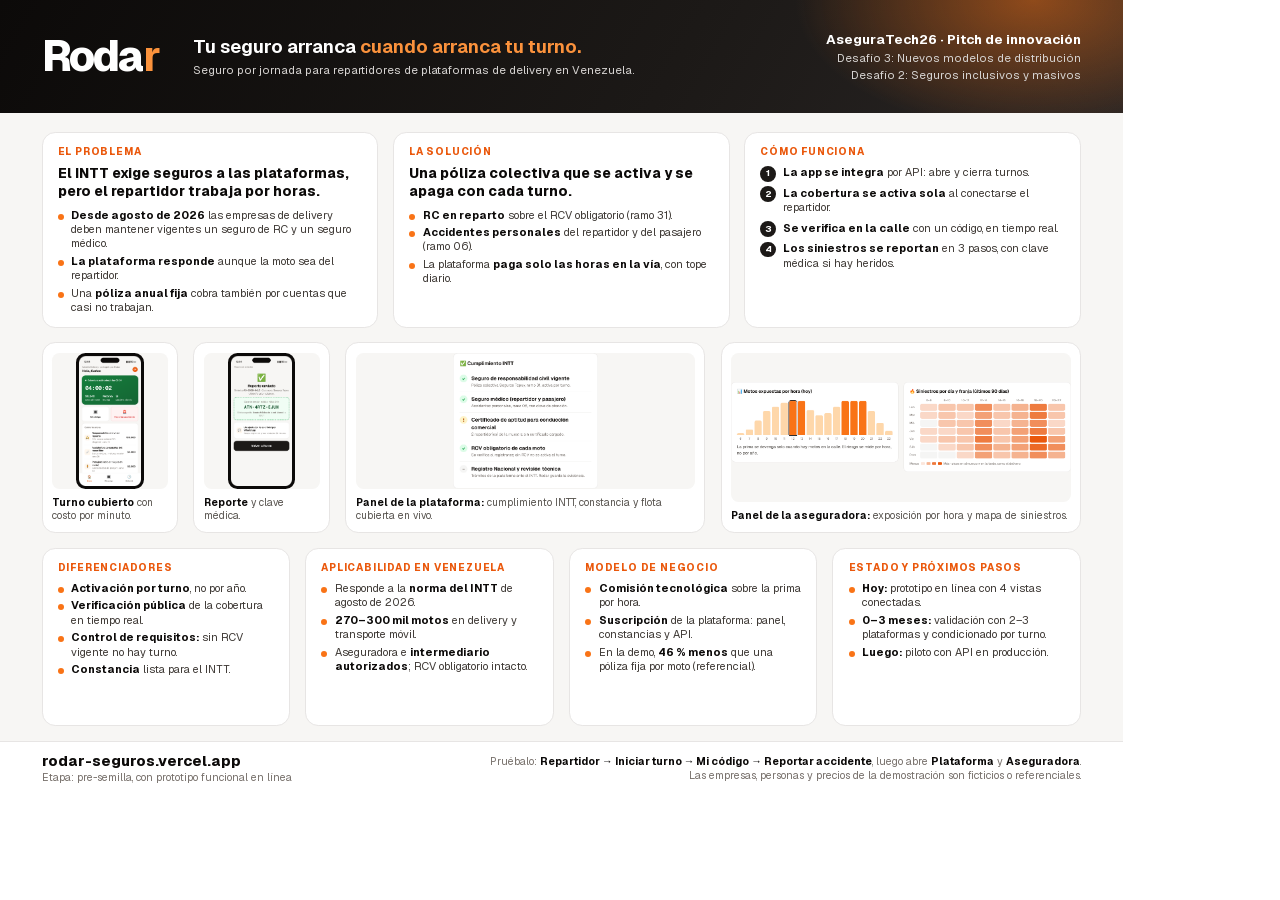
==== postulacion/lamina.html @ de058128 "Rodar: prototipo, pitch y postulación AseguraTech26" ====
<!DOCTYPE html>
<html lang="es">
<head>
<meta charset="utf-8">
<title>Rodar — Lámina resumen · AseguraTech26</title>
<style>
  @font-face { font-family: Geist; src: url(geist.woff2) format("woff2"); font-weight: 100 900; }
  @page { size: 297mm 210mm; margin: 0; }
  :root { --r50: #fff7ed; --r100: #ffedd5; --r200: #fed7aa; --r400: #fb923c; --r500: #f97316; --r600: #ea580c; --t950: #0c0a09; --t900: #1c1917; --t500: #78716c; --t200: #e7e5e4; }
  * { box-sizing: border-box; margin: 0; padding: 0; }
  html, body { width: 297mm; height: 210mm; }
  body { font-family: Geist, sans-serif; color: var(--t900); -webkit-print-color-adjust: exact; print-color-adjust: exact; font-size: 8.2pt; line-height: 1.32; }
  .hoja { width: 297mm; height: 210mm; display: grid; grid-template-rows: 30mm 1fr 14mm; overflow: hidden; background: #f7f6f4; }
  header { background: radial-gradient(90mm 50mm at 92% 0%, rgba(249,115,22,.5), transparent 70%), linear-gradient(120deg, #0c0a09 0%, #1c1917 60%, #292524 100%); color: #fff; display: flex; align-items: center; padding: 0 11mm; gap: 9mm; }
  .logo { font-size: 32pt; font-weight: 800; letter-spacing: -0.04em; line-height: 1; }
  .logo b { color: var(--r400); }
  .lema { font-size: 14pt; font-weight: 650; line-height: 1.2; }
  .lema span { color: var(--r400); }
  .lema small { display: block; margin-top: 1.5mm; font-size: 8.5pt; font-weight: 400; color: #d6d3d1; }
  .sello { margin-left: auto; text-align: right; font-size: 8.5pt; color: #d6d3d1; line-height: 1.5; }
  .sello b { color: #fff; font-size: 10pt; }
  main { padding: 5mm 11mm 4mm; display: grid; grid-template-columns: 1fr 1fr 1fr; grid-template-rows: auto auto 1fr; gap: 3.8mm; }
  .caja { background: #fff; border-radius: 3.5mm; padding: 3.2mm 4mm; border: 0.3mm solid var(--t200); }
  h2 { font-size: 7.5pt; font-weight: 750; letter-spacing: 0.08em; text-transform: uppercase; color: var(--r600); margin-bottom: 1.8mm; }
  .grande { font-size: 10.4pt; font-weight: 750; line-height: 1.25; color: var(--t950); margin-bottom: 2mm; }
  ul { list-style: none; }
  li { position: relative; padding-left: 3.6mm; margin-top: 0.8mm; color: #3f3a36; }
  li::before { content: ""; position: absolute; left: 0; top: 1.6mm; width: 1.6mm; height: 1.6mm; border-radius: 50%; background: var(--r500); }
  li b { color: var(--t950); }
  ol.pasos { list-style: none; counter-reset: p; }
  ol.pasos li { padding-left: 6mm; margin-top: 1.6mm; }
  ol.pasos li::before { counter-increment: p; content: counter(p); width: 4.2mm; height: 4.2mm; top: 0.1mm; background: var(--t900); color: #fff; font-size: 7pt; font-weight: 700; display: flex; align-items: center; justify-content: center; }
  .capturas { grid-column: 1 / 4; display: grid; grid-template-columns: 0.55fr 0.55fr 1.45fr 1.45fr; gap: 4mm; }
  .captura { background: #fff; border-radius: 3.5mm; border: 0.3mm solid var(--t200); padding: 2.5mm; display: flex; flex-direction: column; }
  .captura .img { flex: 1; border-radius: 2mm; overflow: hidden; background: #f7f6f4; height: 36mm; display: flex; align-items: center; justify-content: center; }
  .captura img { max-width: 100%; max-height: 36mm; display: block; }
  .captura img.tel { border-radius: 2.5mm; border: 0.8mm solid var(--t950); }
  .captura p { margin-top: 2mm; font-size: 7.6pt; color: #57534e; }
  .captura p b { color: var(--t950); }
  .fila3 { grid-column: 1 / 4; display: grid; grid-template-columns: repeat(4, 1fr); gap: 4mm; }
  footer { background: #fff; border-top: 0.3mm solid var(--t200); display: flex; align-items: center; gap: 6mm; padding: 0 11mm; font-size: 8pt; color: var(--t500); }
  footer .url { font-size: 11pt; font-weight: 750; color: var(--t950); }
  footer .demo { margin-left: auto; text-align: right; }
  footer b { color: var(--t950); }
</style>
</head>
<body>
<div class="hoja">
  <header>
    <div class="logo">Roda<b>r</b></div>
    <div class="lema">Tu seguro arranca <span>cuando arranca tu turno.</span>
      <small>Seguro por jornada para repartidores de plataformas de delivery en Venezuela.</small></div>
    <div class="sello"><b>AseguraTech26 · Pitch de innovación</b><br>Desafío 3: Nuevos modelos de distribución<br>Desafío 2: Seguros inclusivos y masivos</div>
  </header>
  <main>
    <div class="caja">
      <h2>El problema</h2>
      <div class="grande">El INTT exige seguros a las plataformas, pero el repartidor trabaja por horas.</div>
      <ul>
        <li><b>Desde agosto de 2026</b> las empresas de delivery deben mantener vigentes un seguro de RC y un seguro médico.</li>
        <li><b>La plataforma responde</b> aunque la moto sea del repartidor.</li>
        <li>Una <b>póliza anual fija</b> cobra también por cuentas que casi no trabajan.</li>
      </ul>
    </div>
    <div class="caja">
      <h2>La solución</h2>
      <div class="grande">Una póliza colectiva que se activa y se apaga con cada turno.</div>
      <ul>
        <li><b>RC en reparto</b> sobre el RCV obligatorio (ramo 31).</li>
        <li><b>Accidentes personales</b> del repartidor y del pasajero (ramo 06).</li>
        <li>La plataforma <b>paga solo las horas en la vía</b>, con tope diario.</li>
      </ul>
    </div>
    <div class="caja">
      <h2>Cómo funciona</h2>
      <ol class="pasos">
        <li><b>La app se integra</b> por API: abre y cierra turnos.</li>
        <li><b>La cobertura se activa sola</b> al conectarse el repartidor.</li>
        <li><b>Se verifica en la calle</b> con un código, en tiempo real.</li>
        <li><b>Los siniestros se reportan</b> en 3 pasos, con clave médica si hay heridos.</li>
      </ol>
    </div>
    <div class="capturas">
      <div class="captura"><div class="img"><img class="tel" src="img/tel-on.png"></div><p><b>Turno cubierto</b> con costo por minuto.</p></div>
      <div class="captura"><div class="img"><img class="tel" src="img/tel-enviado.png"></div><p><b>Reporte</b> y clave médica.</p></div>
      <div class="captura"><div class="img"><img src="img/plat-cumplimiento.png"></div><p><b>Panel de la plataforma:</b> cumplimiento INTT, constancia y flota cubierta en vivo.</p></div>
      <div class="captura"><div class="img"><img src="img/ase-graficos.png"></div><p><b>Panel de la aseguradora:</b> exposición por hora y mapa de siniestros.</p></div>
    </div>
    <div class="fila3">
      <div class="caja">
        <h2>Diferenciadores</h2>
        <ul>
          <li><b>Activación por turno</b>, no por año.</li>
          <li><b>Verificación pública</b> de la cobertura en tiempo real.</li>
          <li><b>Control de requisitos:</b> sin RCV vigente no hay turno.</li>
          <li><b>Constancia</b> lista para el INTT.</li>
        </ul>
      </div>
      <div class="caja">
        <h2>Aplicabilidad en Venezuela</h2>
        <ul>
          <li>Responde a la <b>norma del INTT</b> de agosto de 2026.</li>
          <li><b>270–300 mil motos</b> en delivery y transporte móvil.</li>
          <li>Aseguradora e <b>intermediario autorizados</b>; RCV obligatorio intacto.</li>
        </ul>
      </div>
      <div class="caja">
        <h2>Modelo de negocio</h2>
        <ul>
          <li><b>Comisión tecnológica</b> sobre la prima por hora.</li>
          <li><b>Suscripción</b> de la plataforma: panel, constancias y API.</li>
          <li>En la demo, <b>46 % menos</b> que una póliza fija por moto (referencial).</li>
        </ul>
      </div>
      <div class="caja">
        <h2>Estado y próximos pasos</h2>
        <ul>
          <li><b>Hoy:</b> prototipo en línea con 4 vistas conectadas.</li>
          <li><b>0–3 meses:</b> validación con 2–3 plataformas y condicionado por turno.</li>
          <li><b>Luego:</b> piloto con API en producción.</li>
        </ul>
      </div>
    </div>
  </main>
  <footer>
    <div><div class="url">rodar-seguros.vercel.app</div>Etapa: pre-semilla, con prototipo funcional en línea</div>
    <div class="demo">Pruébalo: <b>Repartidor → Iniciar turno → Mi código → Reportar accidente</b>, luego abre <b>Plataforma</b> y <b>Aseguradora</b>.<br>Las empresas, personas y precios de la demostración son ficticios o referenciales.</div>
  </footer>
</div>
</body>
</html>
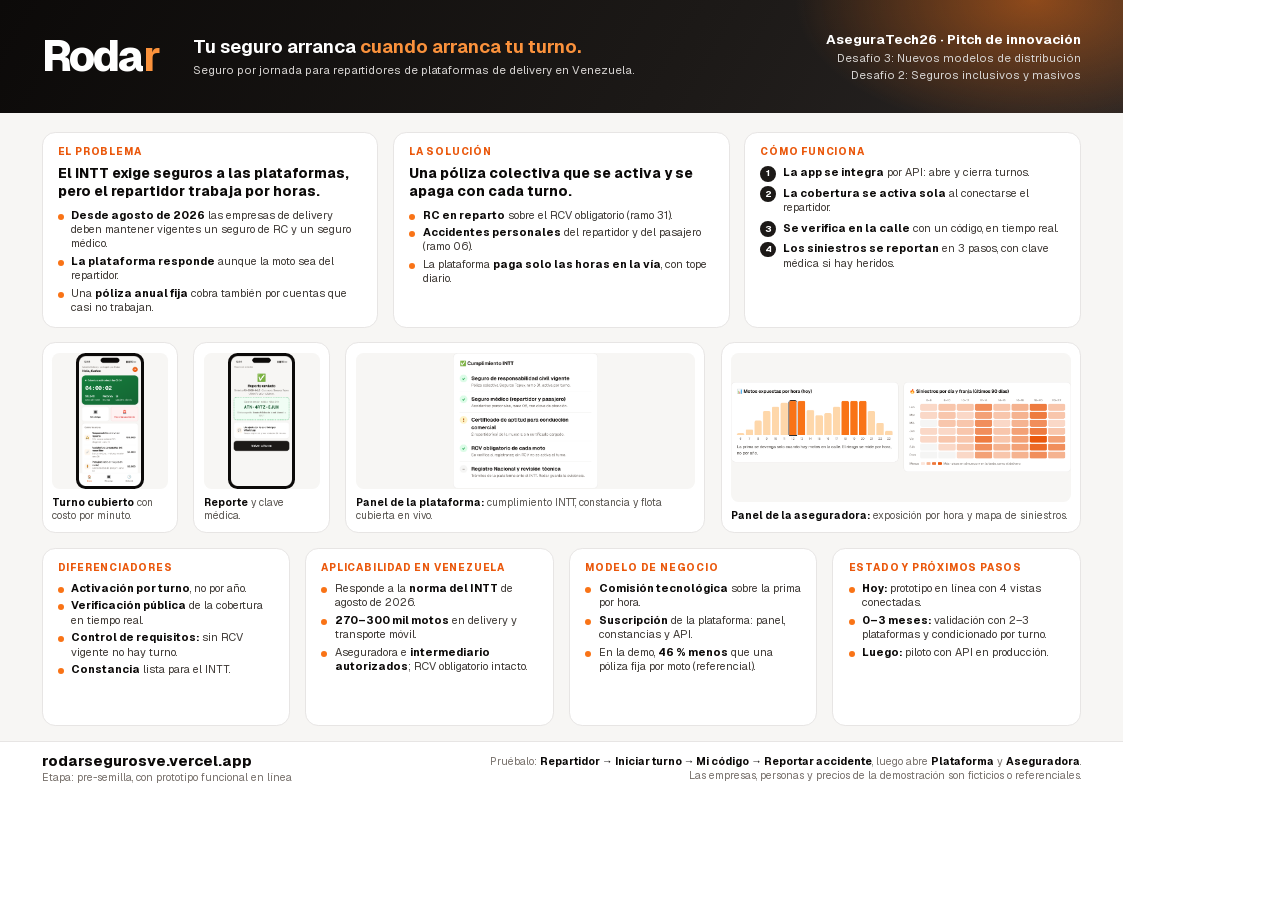
==== commit 907b7733: "Vercel: publicar desde web/ y URL final" ====
--- a/postulacion/lamina.html
+++ b/postulacion/lamina.html
@@ -123,7 +123,7 @@
     </div>
   </main>
   <footer>
-    <div><div class="url">rodar-seguros.vercel.app</div>Etapa: pre-semilla, con prototipo funcional en línea</div>
+    <div><div class="url">rodarsegurosve.vercel.app</div>Etapa: pre-semilla, con prototipo funcional en línea</div>
     <div class="demo">Pruébalo: <b>Repartidor → Iniciar turno → Mi código → Reportar accidente</b>, luego abre <b>Plataforma</b> y <b>Aseguradora</b>.<br>Las empresas, personas y precios de la demostración son ficticios o referenciales.</div>
   </footer>
 </div>
